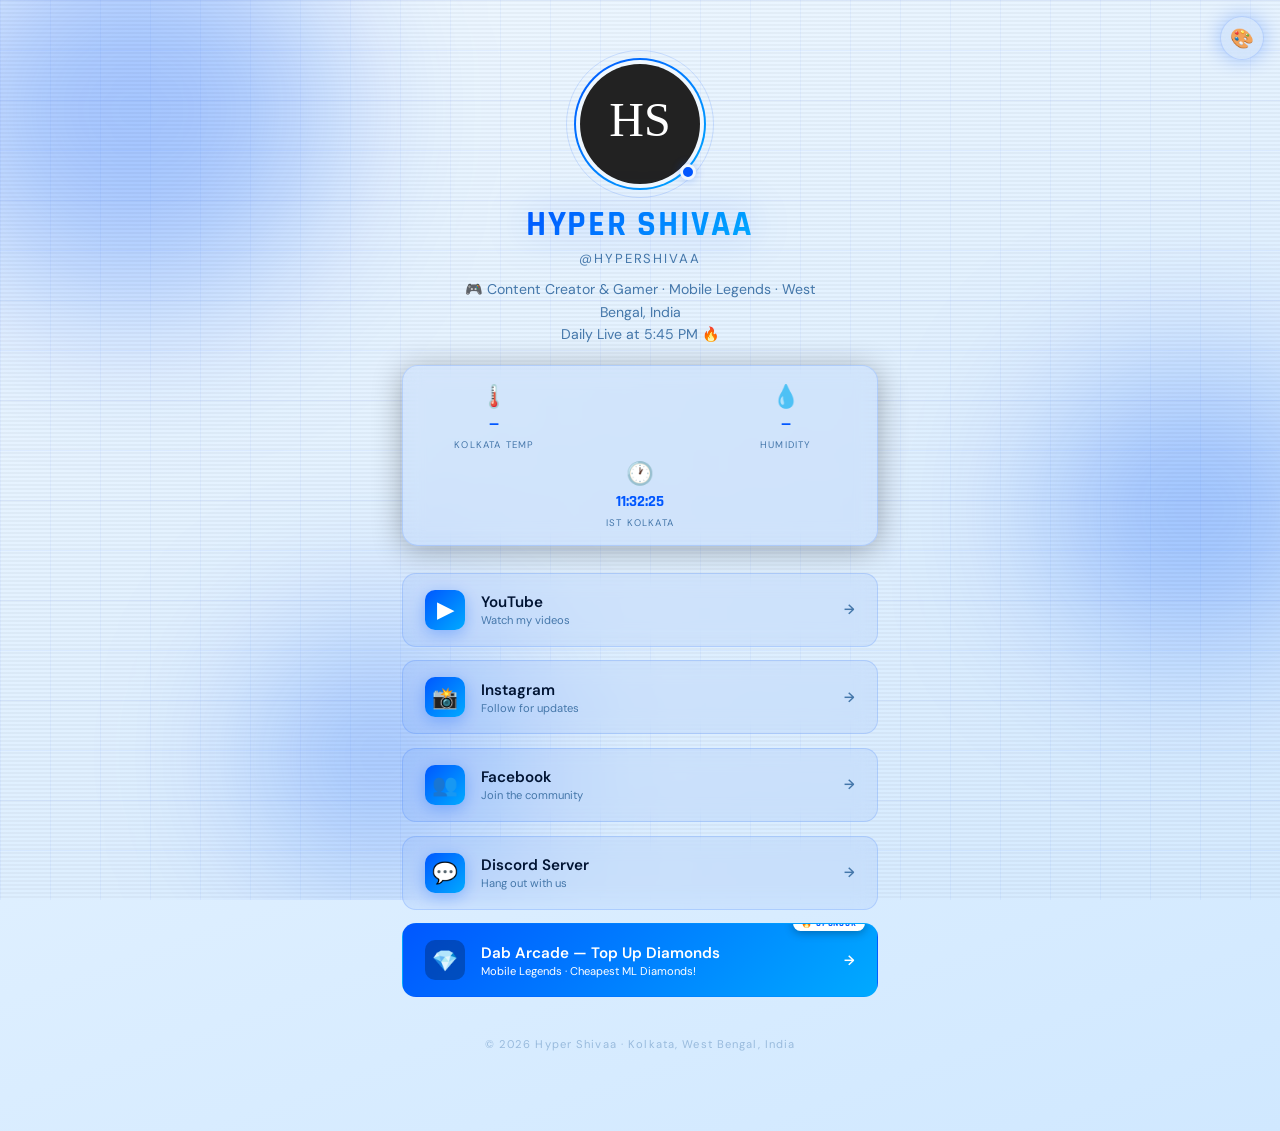
==== index.html @ 048e0b9a "Rename Index.html to index.html" ====
<!DOCTYPE html>
<html lang="en">
<head>
<meta charset="UTF-8"/>
<meta name="viewport" content="width=device-width, initial-scale=1.0, maximum-scale=1.0"/>
<title>Hyper Shivaa</title>
<link href="https://fonts.googleapis.com/css2?family=Rajdhani:wght@400;600;700&family=Orbitron:wght@400;700;900&family=DM+Sans:wght@300;400;600&family=Bebas+Neue&family=Cinzel:wght@400;700&display=swap" rel="stylesheet"/>
<style>
/* ═══════════════════════ THEMES ═══════════════════════ */
:root,[data-theme="cyber-red"]{
  --bg1:#0a0008;--bg2:#160010;--bg3:#200018;
  --acc:#ff003c;--acc2:#ff6b00;--acc3:#fff;
  --text:#fff;--sub:#cc8899;--muted:#664455;
  --card:rgba(255,0,60,0.07);--border:rgba(255,0,60,0.2);
  --glow:rgba(255,0,60,0.35);--font-h:'Orbitron',sans-serif;--font-b:'DM Sans',sans-serif;
}
[data-theme="neon-blue"]{
  --bg1:#000a14;--bg2:#001428;--bg3:#001e3c;
  --acc:#00c8ff;--acc2:#0080ff;--acc3:#fff;
  --text:#e8f8ff;--sub:#6aadcc;--muted:#2a5566;
  --card:rgba(0,200,255,0.07);--border:rgba(0,200,255,0.2);
  --glow:rgba(0,200,255,0.35);--font-h:'Orbitron',sans-serif;--font-b:'DM Sans',sans-serif;
}
[data-theme="gaming-green"]{
  --bg1:#000a00;--bg2:#001400;--bg3:#001e00;
  --acc:#00ff88;--acc2:#00cc44;--acc3:#fff;
  --text:#e8fff0;--sub:#55aa77;--muted:#1a4428;
  --card:rgba(0,255,136,0.07);--border:rgba(0,255,136,0.2);
  --glow:rgba(0,255,136,0.35);--font-h:'Rajdhani',sans-serif;--font-b:'DM Sans',sans-serif;
}
[data-theme="golden-king"]{
  --bg1:#080600;--bg2:#140e00;--bg3:#1e1400;
  --acc:#ffd700;--acc2:#ff8c00;--acc3:#000;
  --text:#fff8e0;--sub:#ccaa44;--muted:#664400;
  --card:rgba(255,215,0,0.07);--border:rgba(255,215,0,0.2);
  --glow:rgba(255,215,0,0.4);--font-h:'Cinzel',serif;--font-b:'DM Sans',sans-serif;
}
[data-theme="galaxy-purple"]{
  --bg1:#04000e;--bg2:#08001c;--bg3:#0e002a;
  --acc:#aa00ff;--acc2:#ff00cc;--acc3:#fff;
  --text:#f0e8ff;--sub:#8855cc;--muted:#3a1155;
  --card:rgba(170,0,255,0.08);--border:rgba(170,0,255,0.2);
  --glow:rgba(170,0,255,0.4);--font-h:'Orbitron',sans-serif;--font-b:'DM Sans',sans-serif;
}
[data-theme="fire-orange"]{
  --bg1:#0e0400;--bg2:#1c0800;--bg3:#280c00;
  --acc:#ff6600;--acc2:#ffcc00;--acc3:#000;
  --text:#fff4e0;--sub:#cc7733;--muted:#662200;
  --card:rgba(255,102,0,0.08);--border:rgba(255,102,0,0.2);
  --glow:rgba(255,102,0,0.4);--font-h:'Bebas Neue',sans-serif;--font-b:'DM Sans',sans-serif;
}
[data-theme="arctic-ice"]{
  --bg1:#f0f8ff;--bg2:#e0f0ff;--bg3:#d0e8ff;
  --acc:#0057ff;--acc2:#00aaff;--acc3:#fff;
  --text:#001433;--sub:#4477aa;--muted:#99bbdd;
  --card:rgba(0,87,255,0.06);--border:rgba(0,87,255,0.15);
  --glow:rgba(0,87,255,0.3);--font-h:'Rajdhani',sans-serif;--font-b:'DM Sans',sans-serif;
}
[data-theme="sakura-pink"]{
  --bg1:#fff0f5;--bg2:#ffe0ec;--bg3:#ffd0e4;
  --acc:#e91e8c;--acc2:#ff6baa;--acc3:#fff;
  --text:#1a0510;--sub:#cc5588;--muted:#ddaabb;
  --card:rgba(233,30,140,0.06);--border:rgba(233,30,140,0.15);
  --glow:rgba(233,30,140,0.3);--font-h:'Cinzel',serif;--font-b:'DM Sans',sans-serif;
}
[data-theme="midnight-teal"]{
  --bg1:#000e0e;--bg2:#001818;--bg3:#002222;
  --acc:#00ffdd;--acc2:#00bbaa;--acc3:#000;
  --text:#e0fffc;--sub:#44aaaa;--muted:#114444;
  --card:rgba(0,255,221,0.07);--border:rgba(0,255,221,0.2);
  --glow:rgba(0,255,221,0.35);--font-h:'Orbitron',sans-serif;--font-b:'DM Sans',sans-serif;
}
[data-theme="blood-moon"]{
  --bg1:#060000;--bg2:#110000;--bg3:#1a0000;
  --acc:#ff1100;--acc2:#ff6600;--acc3:#fff;
  --text:#fff0ee;--sub:#aa3322;--muted:#551111;
  --card:rgba(255,17,0,0.08);--border:rgba(255,17,0,0.2);
  --glow:rgba(255,17,0,0.4);--font-h:'Bebas Neue',sans-serif;--font-b:'DM Sans',sans-serif;
}
[data-theme="emerald"]{
  --bg1:#000e06;--bg2:#001810;--bg3:#00221a;
  --acc:#00e676;--acc2:#69f0ae;--acc3:#000;
  --text:#e8fff3;--sub:#44bb77;--muted:#115533;
  --card:rgba(0,230,118,0.07);--border:rgba(0,230,118,0.2);
  --glow:rgba(0,230,118,0.35);--font-h:'Rajdhani',sans-serif;--font-b:'DM Sans',sans-serif;
}
[data-theme="solar-white"]{
  --bg1:#fafafa;--bg2:#f0f0f0;--bg3:#e8e8e8;
  --acc:#ff3300;--acc2:#ff8800;--acc3:#fff;
  --text:#111;--sub:#666;--muted:#bbb;
  --card:rgba(255,51,0,0.05);--border:rgba(255,51,0,0.15);
  --glow:rgba(255,51,0,0.25);--font-h:'Bebas Neue',sans-serif;--font-b:'DM Sans',sans-serif;
}
[data-theme="phantom-black"]{
  --bg1:#000;--bg2:#080808;--bg3:#101010;
  --acc:#ffffff;--acc2:#aaaaaa;--acc3:#000;
  --text:#fff;--sub:#888;--muted:#333;
  --card:rgba(255,255,255,0.04);--border:rgba(255,255,255,0.1);
  --glow:rgba(255,255,255,0.2);--font-h:'Orbitron',sans-serif;--font-b:'DM Sans',sans-serif;
}
[data-theme="indian-saffron"]{
  --bg1:#0a0600;--bg2:#160c00;--bg3:#1e1000;
  --acc:#ff9933;--acc2:#138808;--acc3:#fff;
  --text:#fff8ee;--sub:#cc7722;--muted:#663300;
  --card:rgba(255,153,51,0.08);--border:rgba(255,153,51,0.2);
  --glow:rgba(255,153,51,0.4);--font-h:'Cinzel',serif;--font-b:'DM Sans',sans-serif;
}
[data-theme="neon-pink"]{
  --bg1:#0a0010;--bg2:#14001e;--bg3:#1e0030;
  --acc:#ff00aa;--acc2:#aa00ff;--acc3:#fff;
  --text:#ffe8ff;--sub:#cc55aa;--muted:#551155;
  --card:rgba(255,0,170,0.08);--border:rgba(255,0,170,0.2);
  --glow:rgba(255,0,170,0.4);--font-h:'Orbitron',sans-serif;--font-b:'DM Sans',sans-serif;
}

/* ═══════════════════════ RESET ═══════════════════════ */
*,*::before,*::after{box-sizing:border-box;margin:0;padding:0;}
html,body{min-height:100%;width:100%;overflow-x:hidden;}
body{
  background:linear-gradient(160deg,var(--bg1) 0%,var(--bg2) 50%,var(--bg3) 100%);
  color:var(--text);font-family:var(--font-b);
  min-height:100vh;
  transition:background 0.5s,color 0.4s;
  position:relative;
}

/* ═══════════════════════ PARTICLES BG ═══════════════════════ */
#particles-bg{
  position:fixed;inset:0;pointer-events:none;z-index:0;overflow:hidden;
}
.bg-orb{
  position:absolute;border-radius:50%;filter:blur(80px);
  animation:orbPulse 8s ease-in-out infinite alternate;
}
@keyframes orbPulse{0%{transform:scale(1) translateY(0);opacity:0.4;}100%{transform:scale(1.2) translateY(-30px);opacity:0.7;}}

/* ═══════════════════════ GRID LINES ═══════════════════════ */
#grid-bg{
  position:fixed;inset:0;pointer-events:none;z-index:0;
  background-image:
    linear-gradient(var(--border) 1px,transparent 1px),
    linear-gradient(90deg,var(--border) 1px,transparent 1px);
  background-size:50px 50px;
  opacity:0.3;
  animation:gridShift 20s linear infinite;
}
@keyframes gridShift{0%{background-position:0 0;}100%{background-position:50px 50px;}}

/* ═══════════════════════ SCAN LINES ═══════════════════════ */
body::after{
  content:'';position:fixed;inset:0;pointer-events:none;z-index:1;
  background:repeating-linear-gradient(0deg,transparent,transparent 2px,rgba(0,0,0,0.03) 2px,rgba(0,0,0,0.03) 4px);
  animation:scanMove 8s linear infinite;
}
@keyframes scanMove{0%{background-position:0 0;}100%{background-position:0 40px;}}

/* ═══════════════════════ WRAPPER ═══════════════════════ */
.wrapper{
  position:relative;z-index:2;
  max-width:540px;margin:0 auto;
  padding:2rem 1.2rem 4rem;
  display:flex;flex-direction:column;align-items:center;
}

/* ═══════════════════════ THEME SWITCHER ═══════════════════════ */
.theme-bar{
  position:fixed;top:1rem;right:1rem;z-index:100;
}
.theme-fab{
  background:var(--card);border:1px solid var(--border);
  color:var(--acc);font-size:1.2rem;
  width:44px;height:44px;border-radius:50%;
  cursor:pointer;display:flex;align-items:center;justify-content:center;
  backdrop-filter:blur(10px);
  transition:transform 0.3s,box-shadow 0.3s;
  box-shadow:0 0 20px var(--glow);
}
.theme-fab:hover{transform:scale(1.15) rotate(30deg);box-shadow:0 0 30px var(--glow);}
.theme-dropdown{
  position:absolute;top:52px;right:0;
  background:var(--bg2);border:1px solid var(--border);
  border-radius:12px;padding:0.5rem;
  min-width:180px;
  display:none;flex-direction:column;gap:2px;
  backdrop-filter:blur(16px);
  box-shadow:0 8px 40px rgba(0,0,0,0.5);
  max-height:70vh;overflow-y:auto;
}
.theme-dropdown.open{display:flex;}
.theme-opt{
  background:none;border:none;color:var(--text);
  font-family:var(--font-b);font-size:0.78rem;
  padding:0.55rem 0.9rem;
  cursor:pointer;border-radius:8px;text-align:left;
  display:flex;align-items:center;gap:0.6rem;
  transition:background 0.2s,color 0.2s;
  white-space:nowrap;
}
.theme-opt:hover,.theme-opt.active{background:var(--card);color:var(--acc);}
.t-swatch{width:10px;height:10px;border-radius:50%;flex-shrink:0;}

/* ═══════════════════════ AVATAR ═══════════════════════ */
.avatar-wrap{
  position:relative;margin-bottom:1.4rem;
  margin-top:1rem;
  animation:avatarEntry 0.8s cubic-bezier(0.16,1,0.3,1) forwards;
  opacity:0;transform:scale(0.5);
}
@keyframes avatarEntry{to{opacity:1;transform:scale(1);}}
.avatar-ring{
  position:absolute;inset:-6px;border-radius:50%;
  border:2px solid transparent;
  background:linear-gradient(var(--bg1),var(--bg1)) padding-box,
             linear-gradient(135deg,var(--acc),var(--acc2)) border-box;
  animation:ringRotate 4s linear infinite;
}
@keyframes ringRotate{0%{filter:hue-rotate(0deg);}100%{filter:hue-rotate(360deg);}}
.avatar-ring2{
  position:absolute;inset:-14px;border-radius:50%;
  border:1px solid var(--border);
  animation:ringRotate 8s linear infinite reverse;
}
.avatar-img{
  width:100px;height:100px;border-radius:50%;
  object-fit:cover;display:block;
  position:relative;z-index:1;
}
.avatar-online{
  position:absolute;bottom:4px;right:4px;z-index:2;
  width:16px;height:16px;border-radius:50%;
  background:var(--acc);
  border:3px solid var(--bg1);
  animation:pulse 2s ease-in-out infinite;
  box-shadow:0 0 10px var(--glow);
}
@keyframes pulse{0%,100%{transform:scale(1);}50%{transform:scale(1.3);}}

/* ═══════════════════════ NAME & BIO ═══════════════════════ */
.name{
  font-family:var(--font-h);font-size:clamp(1.6rem,6vw,2.2rem);
  font-weight:900;letter-spacing:0.05em;
  text-align:center;line-height:1.1;
  background:linear-gradient(135deg,var(--acc),var(--acc2));
  -webkit-background-clip:text;-webkit-text-fill-color:transparent;
  background-clip:text;
  animation:nameEntry 0.9s 0.2s cubic-bezier(0.16,1,0.3,1) both;
  filter:drop-shadow(0 0 20px var(--glow));
}
@keyframes nameEntry{from{opacity:0;transform:translateY(20px);}to{opacity:1;transform:translateY(0);}}
.handle{
  font-family:var(--font-b);font-size:0.82rem;
  color:var(--sub);letter-spacing:0.15em;text-transform:uppercase;
  margin:0.3rem 0 0.7rem;
  animation:nameEntry 0.9s 0.35s both;
}
.bio{
  font-size:0.88rem;color:var(--sub);
  text-align:center;line-height:1.6;
  max-width:380px;
  animation:nameEntry 0.9s 0.45s both;
}

/* ═══════════════════════ WEATHER WIDGET ═══════════════════════ */
.weather-card{
  background:var(--card);border:1px solid var(--border);
  border-radius:16px;padding:1rem 1.4rem;
  margin:1.2rem 0;width:100%;
  display:grid;grid-template-columns:1fr 1fr 1fr;
  gap:0.5rem;text-align:center;
  backdrop-filter:blur(10px);
  animation:nameEntry 0.9s 0.55s both;
  box-shadow:0 4px 30px rgba(0,0,0,0.3);
}
.weather-item{display:flex;flex-direction:column;align-items:center;gap:0.2rem;}
.weather-icon{font-size:1.4rem;}
.weather-val{font-family:var(--font-h);font-size:1rem;font-weight:700;color:var(--acc);}
.weather-lbl{font-size:0.6rem;text-transform:uppercase;letter-spacing:0.12em;color:var(--sub);}
.weather-divider{width:1px;background:var(--border);margin:auto 0;}

/* ═══════════════════════ LINKS ═══════════════════════ */
.links-section{width:100%;display:flex;flex-direction:column;gap:0.85rem;margin-top:0.5rem;}

.link-btn{
  position:relative;overflow:hidden;
  display:flex;align-items:center;gap:1rem;
  padding:1rem 1.4rem;
  border-radius:14px;
  background:var(--card);
  border:1px solid var(--border);
  color:var(--text);
  text-decoration:none;
  font-family:var(--font-b);font-size:0.95rem;font-weight:600;
  backdrop-filter:blur(10px);
  transition:transform 0.25s cubic-bezier(0.16,1,0.3,1),
             box-shadow 0.25s,border-color 0.25s,background 0.25s;
  cursor:pointer;
  animation:linkEntry 0.6s both;
}
.link-btn:nth-child(1){animation-delay:0.6s;}
.link-btn:nth-child(2){animation-delay:0.72s;}
.link-btn:nth-child(3){animation-delay:0.84s;}
.link-btn:nth-child(4){animation-delay:0.96s;}
.link-btn:nth-child(5){animation-delay:1.08s;}

@keyframes linkEntry{
  from{opacity:0;transform:translateY(24px);}
  to{opacity:1;transform:translateY(0);}
}
.link-btn:hover{
  transform:translateY(-4px) scale(1.02);
  border-color:var(--acc);
  box-shadow:0 8px 40px var(--glow),inset 0 0 30px rgba(255,255,255,0.02);
}
.link-btn::before{
  content:'';position:absolute;inset:0;
  background:linear-gradient(90deg,transparent,rgba(255,255,255,0.05),transparent);
  transform:translateX(-100%);
  transition:transform 0.6s ease;
}
.link-btn:hover::before{transform:translateX(100%);}

.link-icon{
  width:40px;height:40px;border-radius:10px;
  display:flex;align-items:center;justify-content:center;
  font-size:1.3rem;flex-shrink:0;
  background:linear-gradient(135deg,var(--acc),var(--acc2));
  color:var(--acc3);
  box-shadow:0 4px 15px var(--glow);
  transition:transform 0.3s,box-shadow 0.3s;
}
.link-btn:hover .link-icon{transform:scale(1.15) rotate(-5deg);box-shadow:0 6px 25px var(--glow);}
.link-label{flex:1;text-align:left;}
.link-sub{display:block;font-size:0.7rem;color:var(--sub);font-weight:400;margin-top:1px;}
.link-arrow{font-size:0.85rem;color:var(--sub);transition:transform 0.3s,color 0.3s;}
.link-btn:hover .link-arrow{transform:translateX(4px);color:var(--acc);}

/* ═══ SPONSOR BUTTON — JITTER ═══ */
.sponsor-btn{
  background:linear-gradient(135deg,var(--acc),var(--acc2)) !important;
  border-color:transparent !important;
  color:var(--acc3) !important;
  animation:linkEntry 0.6s 1.2s both, jitter 0.15s 2.5s 6 linear, sponsorGlow 2s 3.5s ease-in-out infinite;
}
.sponsor-btn .link-icon{
  background:rgba(0,0,0,0.25) !important;
  color:var(--acc3) !important;
  box-shadow:none !important;
}
.sponsor-btn .link-label,.sponsor-btn .link-sub,.sponsor-btn .link-arrow{color:var(--acc3) !important;}
@keyframes jitter{
  0%{transform:translateX(0);}
  20%{transform:translateX(-4px) rotate(-1deg);}
  40%{transform:translateX(4px) rotate(1deg);}
  60%{transform:translateX(-3px) rotate(-0.5deg);}
  80%{transform:translateX(3px) rotate(0.5deg);}
  100%{transform:translateX(0);}
}
@keyframes sponsorGlow{
  0%,100%{box-shadow:0 0 20px var(--glow),0 0 40px var(--glow);}
  50%{box-shadow:0 0 40px var(--glow),0 0 80px var(--glow),0 0 100px rgba(255,255,255,0.1);}
}
.sponsor-badge{
  position:absolute;top:-8px;right:12px;
  background:var(--acc3);color:var(--acc);
  font-family:var(--font-h);font-size:0.55rem;font-weight:900;
  padding:2px 8px;border-radius:20px;
  letter-spacing:0.1em;text-transform:uppercase;
  box-shadow:0 2px 10px rgba(0,0,0,0.3);
  animation:badgePop 0.5s 3s cubic-bezier(0.34,1.56,0.64,1) both;
}
@keyframes badgePop{from{transform:scale(0) rotate(-10deg);}to{transform:scale(1) rotate(0deg);}}

/* ═══════════════════════ FOOTER ═══════════════════════ */
.footer{
  margin-top:2.5rem;font-size:0.7rem;color:var(--muted);
  text-align:center;letter-spacing:0.1em;
  animation:nameEntry 0.9s 1.4s both;
}

/* ═══════════════════════ FLOATING PARTICLES ═══════════════════════ */
.fp{position:fixed;pointer-events:none;z-index:1;border-radius:50%;animation:fpFloat linear infinite;}
@keyframes fpFloat{
  0%{transform:translateY(105vh) translateX(0) rotate(0deg);opacity:0;}
  5%{opacity:1;}
  95%{opacity:1;}
  100%{transform:translateY(-10vh) translateX(var(--drift)) rotate(720deg);opacity:0;}
}

/* ═══════════════════════ MOBILE ═══════════════════════ */
@media(max-width:480px){
  .wrapper{padding:1.5rem 1rem 3rem;}
  .avatar-img{width:85px;height:85px;}
  .weather-val{font-size:0.9rem;}
  .link-btn{padding:0.9rem 1.1rem;}
  .theme-bar{top:0.6rem;right:0.6rem;}
}
@media(min-width:768px){
  .wrapper{padding:3rem 2rem 5rem;}
  .avatar-img{width:120px;height:120px;}
}
</style>
</head>
<body data-theme="arctic-ice">

<div id="particles-bg"></div>
<div id="grid-bg"></div>

<!-- THEME BAR -->
<div class="theme-bar">
  <button class="theme-fab" id="themeFab" title="Change Theme">🎨</button>
  <div class="theme-dropdown" id="themeDropdown"></div>
</div>

<!-- MAIN WRAPPER -->
<div class="wrapper">

  <!-- AVATAR -->
  <div class="avatar-wrap">
    <div class="avatar-ring2"></div>
    <div class="avatar-ring"></div>
    <img class="avatar-img" src="https://cdn.discordapp.com/attachments/1450126119075577866/1463170227146723444/349834761_1696055930816610_1417266750203605606_n.jpg?ex=6a1b9536&is=6a1a43b6&hm=0ec3c934777cc4796dd8b34ebcbd59be1995c654e061cd8f659a192ac64189ac&" alt="Hyper Shivaa" crossorigin="anonymous" onerror="this.src='data:image/svg+xml,<svg xmlns=%22http://www.w3.org/2000/svg%22 width=%22100%22 height=%22100%22><rect width=%22100%22 height=%22100%22 fill=%22%23222%22/><text x=%2250%22 y=%2260%22 font-size=%2240%22 text-anchor=%22middle%22 fill=%22%23fff%22>HS</text></svg>'"/>
    <div class="avatar-online"></div>
  </div>

  <!-- NAME -->
  <h1 class="name">HYPER SHIVAA</h1>
  <p class="handle">@hypershivaa</p>
  <p class="bio">🎮 Content Creator &amp; Gamer · Mobile Legends · West Bengal, India<br>Daily Live at 5:45 PM 🔥</p>

  <!-- WEATHER WIDGET -->
  <div class="weather-card" id="weatherCard">
    <div class="weather-item">
      <span class="weather-icon" id="wIcon">🌀</span>
      <span class="weather-val" id="wTemp">—</span>
      <span class="weather-lbl">Kolkata Temp</span>
    </div>
    <div class="weather-divider"></div>
    <div class="weather-item">
      <span class="weather-icon">💧</span>
      <span class="weather-val" id="wHumid">—</span>
      <span class="weather-lbl">Humidity</span>
    </div>
    <div class="weather-divider"></div>
    <div class="weather-item">
      <span class="weather-icon">🕐</span>
      <span class="weather-val" id="wTime">—</span>
      <span class="weather-lbl">IST Kolkata</span>
    </div>
  </div>

  <!-- LINKS -->
  <div class="links-section">

    <!-- YouTube -->
    <a class="link-btn" href="https://youtube.com/@hypershivaa?si=DWKOixHIPRs3Yl7h" target="_blank" rel="noopener">
      <div class="link-icon">▶</div>
      <div class="link-label">
        YouTube
        <span class="link-sub">Watch my videos</span>
      </div>
      <span class="link-arrow">→</span>
    </a>

    <!-- Instagram -->
    <a class="link-btn" href="https://www.instagram.com/hypershivaa1/" target="_blank" rel="noopener">
      <div class="link-icon">📸</div>
      <div class="link-label">
        Instagram
        <span class="link-sub">Follow for updates</span>
      </div>
      <span class="link-arrow">→</span>
    </a>

    <!-- Facebook -->
    <a class="link-btn" href="https://www.facebook.com/HyperShivaa/" target="_blank" rel="noopener">
      <div class="link-icon">👥</div>
      <div class="link-label">
        Facebook
        <span class="link-sub">Join the community</span>
      </div>
      <span class="link-arrow">→</span>
    </a>

    <!-- Discord -->
    <a class="link-btn" href="https://discord.gg/WMzUGDhkYY" target="_blank" rel="noopener">
      <div class="link-icon">💬</div>
      <div class="link-label">
        Discord Server
        <span class="link-sub">Hang out with us</span>
      </div>
      <span class="link-arrow">→</span>
    </a>

    <!-- SPONSOR — Dab Arcade -->
    <a class="link-btn sponsor-btn" href="https://dabarcade.in/" target="_blank" rel="noopener">
      <span class="sponsor-badge">🔥 SPONSOR</span>
      <div class="link-icon">💎</div>
      <div class="link-label">
        Dab Arcade — Top Up Diamonds
        <span class="link-sub">Mobile Legends · Cheapest ML Diamonds!</span>
      </div>
      <span class="link-arrow">→</span>
    </a>

  </div>

  <p class="footer">© 2026 Hyper Shivaa · Kolkata, West Bengal, India</p>
</div>

<script>
// ═══ THEMES ═══
const themes = [
  {id:'cyber-red',    label:'Cyber Red',       swatch:'#ff003c'},
  {id:'neon-blue',    label:'Neon Blue',        swatch:'#00c8ff'},
  {id:'gaming-green', label:'Gaming Green',     swatch:'#00ff88'},
  {id:'golden-king',  label:'Golden King',      swatch:'#ffd700'},
  {id:'galaxy-purple',label:'Galaxy Purple',    swatch:'#aa00ff'},
  {id:'fire-orange',  label:'Fire Orange',      swatch:'#ff6600'},
  {id:'arctic-ice',   label:'Arctic Ice',       swatch:'#0057ff'},
  {id:'sakura-pink',  label:'Sakura Pink',      swatch:'#e91e8c'},
  {id:'midnight-teal',label:'Midnight Teal',    swatch:'#00ffdd'},
  {id:'blood-moon',   label:'Blood Moon',       swatch:'#ff1100'},
  {id:'emerald',      label:'Emerald',          swatch:'#00e676'},
  {id:'solar-white',  label:'Solar White',      swatch:'#ff3300'},
  {id:'phantom-black',label:'Phantom Black',    swatch:'#ffffff'},
  {id:'indian-saffron',label:'Indian Saffron',  swatch:'#ff9933'},
  {id:'neon-pink',    label:'Neon Pink',        swatch:'#ff00aa'},
];

const fab = document.getElementById('themeFab');
const dropdown = document.getElementById('themeDropdown');
let dropOpen = false;

themes.forEach(t => {
  const btn = document.createElement('button');
  btn.className = 'theme-opt' + (t.id==='cyber-red'?' active':'');
  btn.dataset.t = t.id;
  btn.innerHTML = `<span class="t-swatch" style="background:${t.swatch}"></span>${t.label}`;
  btn.addEventListener('click', () => {
    document.body.setAttribute('data-theme', t.id);
    document.querySelectorAll('.theme-opt').forEach(b=>b.classList.remove('active'));
    btn.classList.add('active');
    dropdown.classList.remove('open');
    dropOpen = false;
    respawnParticles();
  });
  dropdown.appendChild(btn);
});

fab.addEventListener('click', e => {
  e.stopPropagation();
  dropOpen = !dropOpen;
  dropdown.classList.toggle('open', dropOpen);
});
document.addEventListener('click', () => {
  dropdown.classList.remove('open');
  dropOpen = false;
});
dropdown.addEventListener('click', e => e.stopPropagation());

// ═══ BG ORBS ═══
const bgContainer = document.getElementById('particles-bg');
function makeOrbs(){
  bgContainer.innerHTML='';
  const orbs=[
    {w:400,h:400,top:'-10%',left:'-5%',delay:0},
    {w:300,h:300,top:'40%',right:'-5%',delay:3},
    {w:250,h:250,top:'70%',left:'20%',delay:6},
  ];
  orbs.forEach(o=>{
    const div=document.createElement('div');
    div.className='bg-orb';
    div.style.cssText=`width:${o.w}px;height:${o.h}px;background:var(--glow);top:${o.top||'auto'};left:${o.left||'auto'};right:${o.right||'auto'};animation-delay:-${o.delay}s;`;
    bgContainer.appendChild(div);
  });
}
makeOrbs();

// ═══ FLOATING PARTICLES ═══
function spawnParticles(){
  document.querySelectorAll('.fp').forEach(p=>p.remove());
  for(let i=0;i<20;i++){
    const p=document.createElement('div');
    p.className='fp';
    const size=Math.random()*4+1;
    const drift=(Math.random()-0.5)*200;
    p.style.cssText=`
      width:${size}px;height:${size}px;
      left:${Math.random()*100}vw;
      background:var(--acc);
      opacity:${Math.random()*0.4+0.1};
      --drift:${drift}px;
      animation-duration:${Math.random()*15+10}s;
      animation-delay:${Math.random()*10}s;
    `;
    document.body.appendChild(p);
  }
}
spawnParticles();
function respawnParticles(){
  makeOrbs();
  spawnParticles();
}

// ═══ LIVE CLOCK (IST = UTC+5:30) ═══
function updateClock(){
  const now = new Date();
  const utc = now.getTime() + now.getTimezoneOffset()*60000;
  const ist = new Date(utc + 5.5*3600000);
  const h = String(ist.getHours()).padStart(2,'0');
  const m = String(ist.getMinutes()).padStart(2,'0');
  const s = String(ist.getSeconds()).padStart(2,'0');
  const el = document.getElementById('wTime');
  if(el) el.textContent = `${h}:${m}:${s}`;
}
setInterval(updateClock, 1000);
updateClock();

// ═══ LIVE WEATHER — Open-Meteo (free, no key) ═══
// Kolkata lat=22.5726, lon=88.3639
async function fetchWeather(){
  try{
    const url='https://api.open-meteo.com/v1/forecast?latitude=22.5726&longitude=88.3639&current=temperature_2m,relative_humidity_2m,weather_code&timezone=Asia%2FKolkata';
    const res=await fetch(url);
    const data=await res.json();
    const temp=data.current.temperature_2m;
    const humid=data.current.relative_humidity_2m;
    const code=data.current.weather_code;
    document.getElementById('wTemp').textContent=`${Math.round(temp)}°C`;
    document.getElementById('wHumid').textContent=`${humid}%`;
    document.getElementById('wIcon').textContent=weatherIcon(code);
  }catch(e){
    document.getElementById('wTemp').textContent='—';
    document.getElementById('wHumid').textContent='—';
    document.getElementById('wIcon').textContent='🌡️';
  }
}
function weatherIcon(code){
  if(code===0) return '☀️';
  if(code<=2) return '⛅';
  if(code<=3) return '☁️';
  if(code<=49) return '🌫️';
  if(code<=57) return '🌧️';
  if(code<=67) return '🌧️';
  if(code<=77) return '❄️';
  if(code<=82) return '🌦️';
  if(code<=86) return '🌨️';
  if(code<=99) return '⛈️';
  return '🌡️';
}
fetchWeather();
setInterval(fetchWeather, 600000); // refresh every 10 min

// ═══ SPONSOR JITTER re-trigger every 8s ═══
const sponsorBtn = document.querySelector('.sponsor-btn');
setInterval(()=>{
  sponsorBtn.style.animation='none';
  sponsorBtn.offsetHeight; // reflow
  sponsorBtn.style.animation='jitter 0.12s 0s 5 linear, sponsorGlow 2s ease-in-out infinite';
}, 8000);
</script>
</body>
</html>
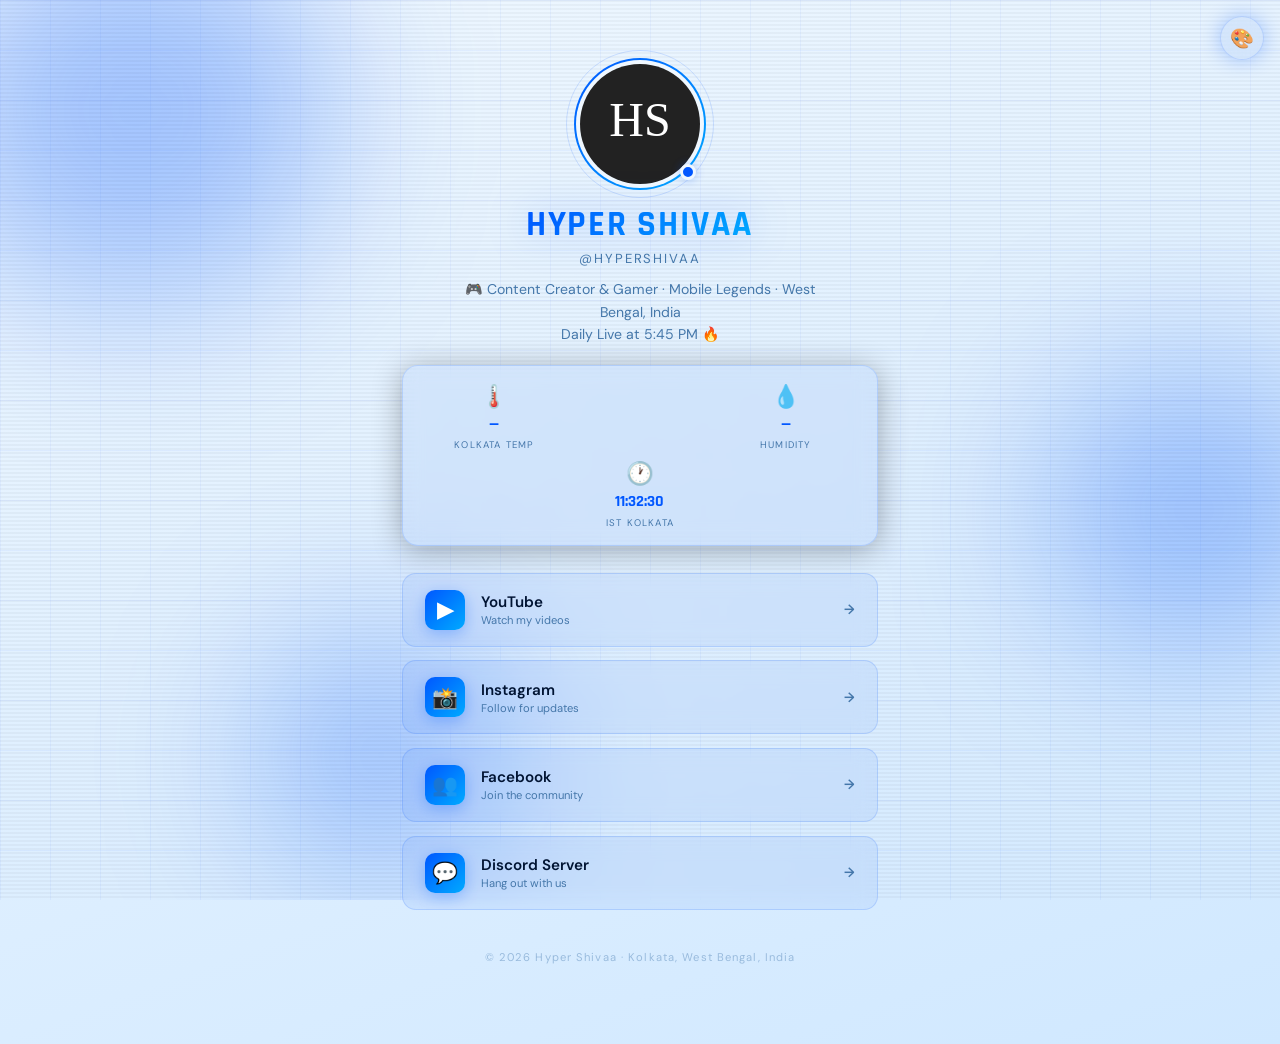
==== commit c1740caf: "Update index.html" ====
--- a/index.html
+++ b/index.html
@@ -490,18 +490,6 @@
       </div>
       <span class="link-arrow">→</span>
     </a>
-
-    <!-- SPONSOR — Dab Arcade -->
-    <a class="link-btn sponsor-btn" href="https://dabarcade.in/" target="_blank" rel="noopener">
-      <span class="sponsor-badge">🔥 SPONSOR</span>
-      <div class="link-icon">💎</div>
-      <div class="link-label">
-        Dab Arcade — Top Up Diamonds
-        <span class="link-sub">Mobile Legends · Cheapest ML Diamonds!</span>
-      </div>
-      <span class="link-arrow">→</span>
-    </a>
-
   </div>
 
   <p class="footer">© 2026 Hyper Shivaa · Kolkata, West Bengal, India</p>
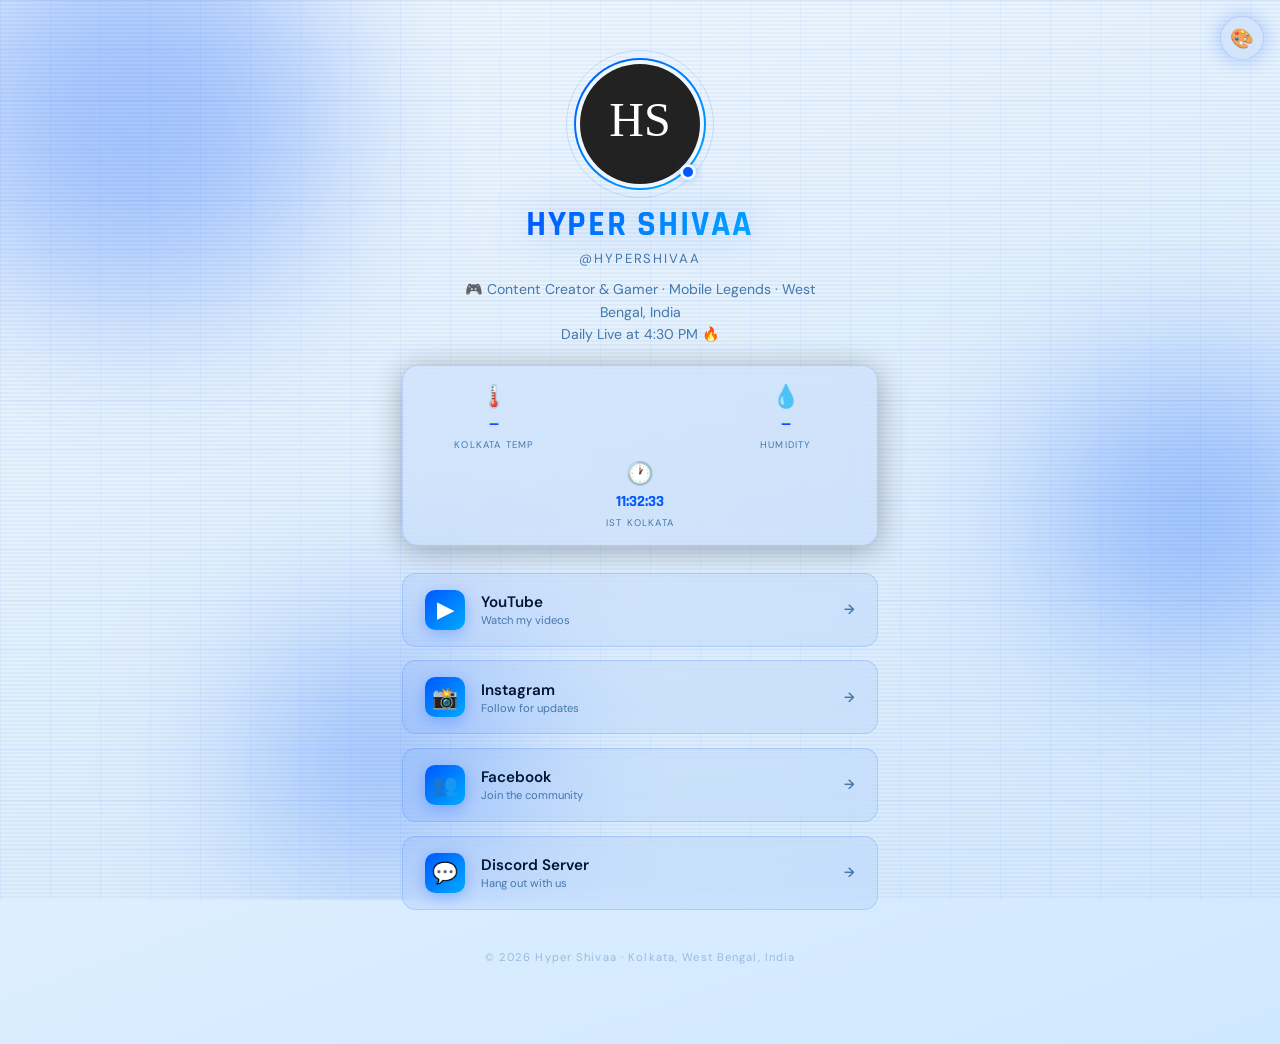
==== commit a11d1b01: "Update index.html" ====
--- a/index.html
+++ b/index.html
@@ -425,7 +425,7 @@
   <!-- NAME -->
   <h1 class="name">HYPER SHIVAA</h1>
   <p class="handle">@hypershivaa</p>
-  <p class="bio">🎮 Content Creator &amp; Gamer · Mobile Legends · West Bengal, India<br>Daily Live at 5:45 PM 🔥</p>
+  <p class="bio">🎮 Content Creator &amp; Gamer · Mobile Legends · West Bengal, India<br>Daily Live at 4:30 PM 🔥</p>
 
   <!-- WEATHER WIDGET -->
   <div class="weather-card" id="weatherCard">
